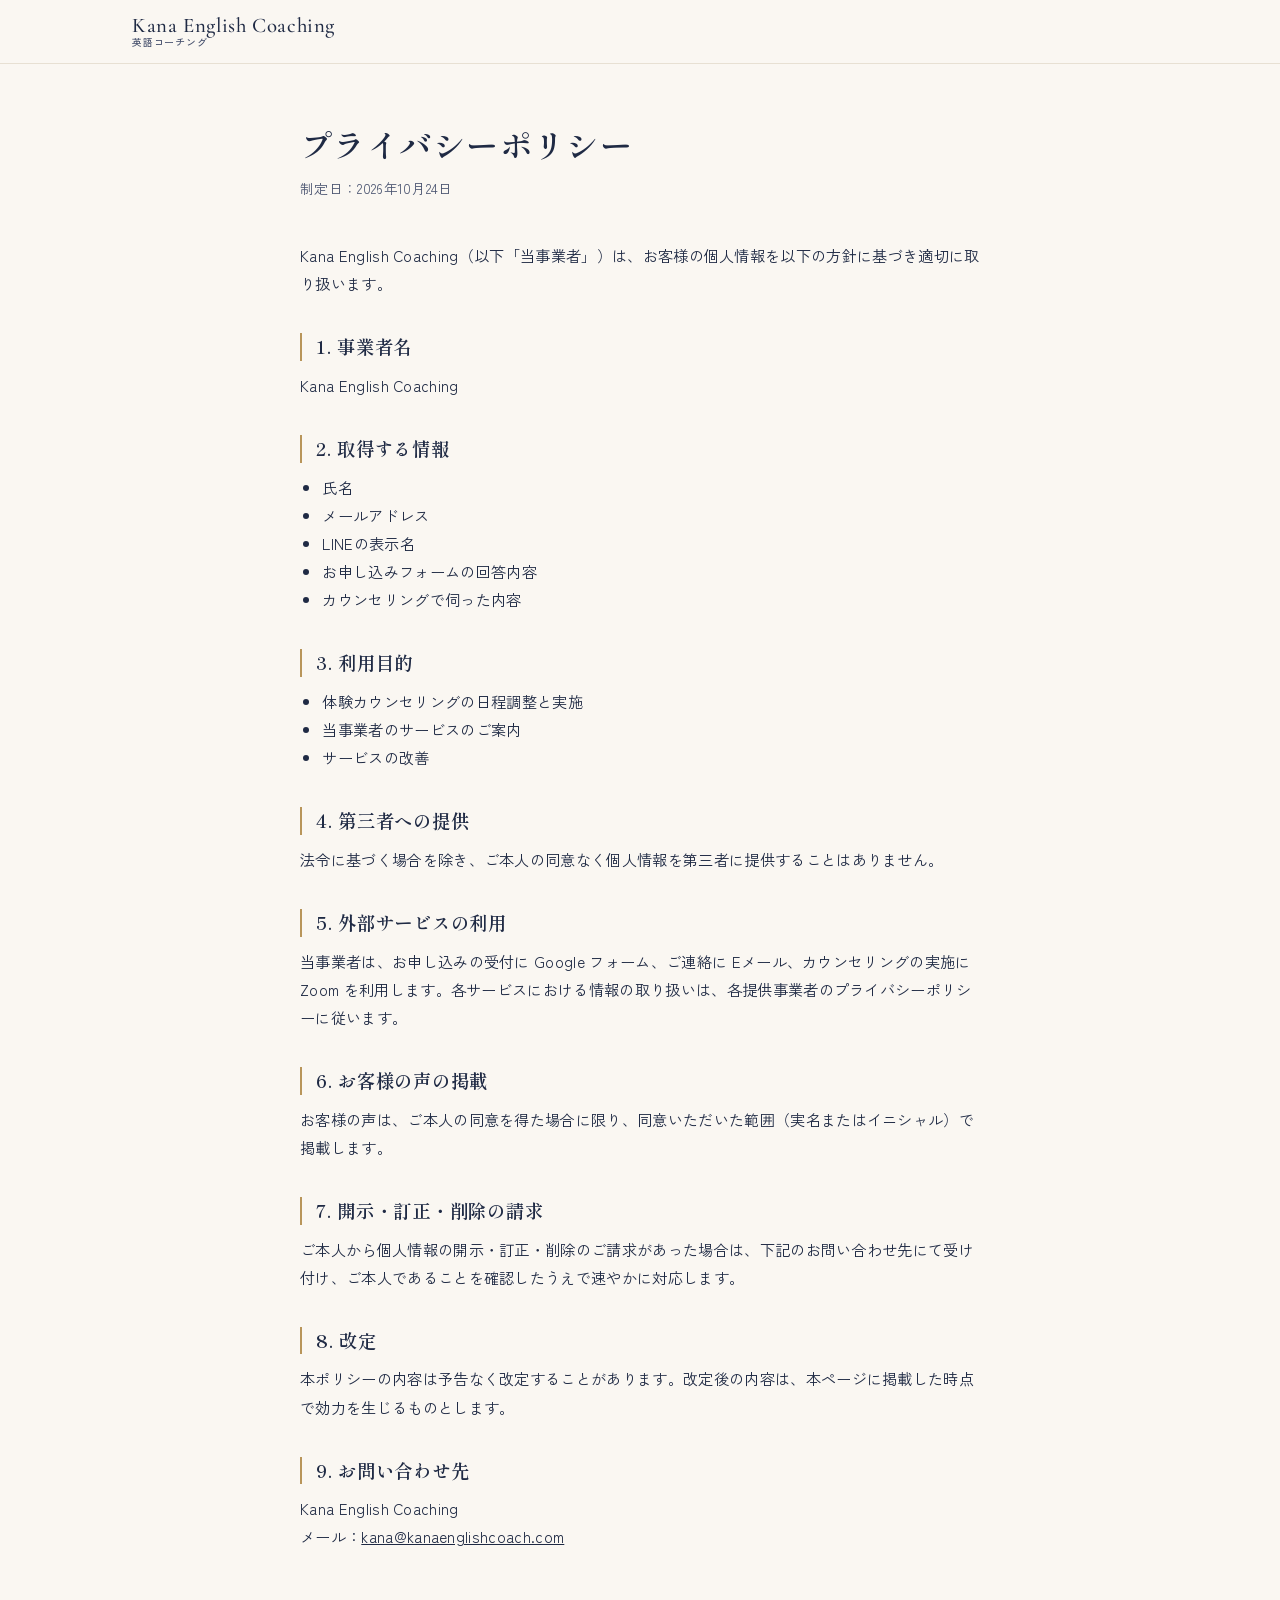
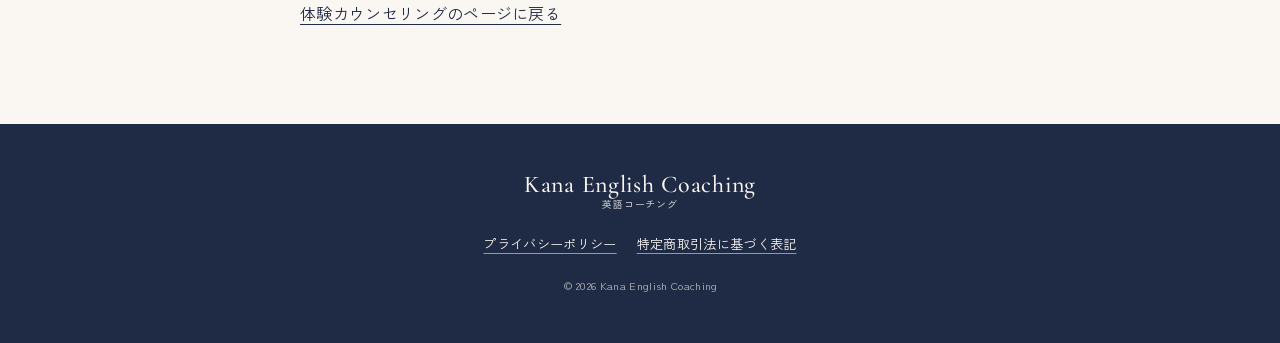
==== privacy.html @ c6cde862 "Add files via upload" ====
<!doctype html>
<html lang="ja">
<head>
  <meta charset="utf-8">
  <meta name="viewport" content="width=device-width, initial-scale=1, viewport-fit=cover">
  <title>プライバシーポリシー｜Kana English Coaching</title>
  <meta name="description" content="Kana English Coachingのプライバシーポリシーです。">
  <meta name="robots" content="noindex">
  <link rel="icon" href="images/favicon.svg" type="image/svg+xml">
  <link rel="preconnect" href="https://fonts.googleapis.com">
  <link rel="preconnect" href="https://fonts.gstatic.com" crossorigin>
  <link href="https://fonts.googleapis.com/css2?family=Cormorant+Garamond:wght@500&family=Shippori+Mincho:wght@600;700&family=Zen+Kaku+Gothic+New:wght@400;700&display=swap" rel="stylesheet">
  <link rel="stylesheet" href="style.css">
</head>
<body class="legal-page">
<header class="site-header">
  <div class="container">
    <a class="logo" href="index.html">Kana English Coaching<small>英語コーチング</small></a>
  </div>
</header>
<main class="legal">
  <div class="container container--narrow">
    <h1>プライバシーポリシー</h1>
    <p class="updated">制定日：2026年10月24日</p>
    <p>Kana English Coaching（以下「当事業者」）は、お客様の個人情報を以下の方針に基づき適切に取り扱います。</p>

    <h2>1. 事業者名</h2>
    <p>Kana English Coaching</p>

    <h2>2. 取得する情報</h2>
    <ul>
      <li>氏名</li>
      <li>メールアドレス</li>
      <li>LINEの表示名</li>
      <li>お申し込みフォームの回答内容</li>
      <li>カウンセリングで伺った内容</li>
    </ul>

    <h2>3. 利用目的</h2>
    <ul>
      <li>体験カウンセリングの日程調整と実施</li>
      <li>当事業者のサービスのご案内</li>
      <li>サービスの改善</li>
    </ul>

    <h2>4. 第三者への提供</h2>
    <p>法令に基づく場合を除き、ご本人の同意なく個人情報を第三者に提供することはありません。</p>

    <h2>5. 外部サービスの利用</h2>
    <p>当事業者は、お申し込みの受付に Google フォーム、ご連絡に Eメール、カウンセリングの実施に Zoom を利用します。各サービスにおける情報の取り扱いは、各提供事業者のプライバシーポリシーに従います。</p>

    <h2>6. お客様の声の掲載</h2>
    <p>お客様の声は、ご本人の同意を得た場合に限り、同意いただいた範囲（実名またはイニシャル）で掲載します。</p>

    <h2>7. 開示・訂正・削除の請求</h2>
    <p>ご本人から個人情報の開示・訂正・削除のご請求があった場合は、下記のお問い合わせ先にて受け付け、ご本人であることを確認したうえで速やかに対応します。</p>

    <h2>8. 改定</h2>
    <p>本ポリシーの内容は予告なく改定することがあります。改定後の内容は、本ページに掲載した時点で効力を生じるものとします。</p>

    <h2>9. お問い合わせ先</h2>
    <p>Kana English Coaching<br>メール：<a href="mailto:kana@kanaenglishcoach.com">kana@kanaenglishcoach.com</a></p>
    <a class="back-link" href="index.html">体験カウンセリングのページに戻る</a>
  </div>
</main>
<footer class="site-footer">
  <div class="container">
    <a class="logo" href="index.html">Kana English Coaching<small>英語コーチング</small></a>
    <nav aria-label="法務情報">
      <a href="privacy.html">プライバシーポリシー</a>
      <a href="tokushoho.html">特定商取引法に基づく表記</a>
    </nav>
    <small class="copy">© 2026 Kana English Coaching</small>
  </div>
</footer>
</body>
</html>
---- style.css ----
/* =========================================================
   Kana English Coaching — 体験カウンセリング LP
   モチーフ：写真の鏡と同じ「アーチ」＋細いゴールドの罫線
   ========================================================= */

:root {
  --ivory: #FAF7F2;
  --white: #FFFFFF;
  --navy: #1F2A44;
  --navy-soft: #4A5470;
  --gold: #B8955A;        /* 罫線・装飾用 */
  --gold-ink: #876631;    /* 文字用（コントラスト確保） */
  --sage: #DCE5DD;
  --sage-deep: #C9D6CB;
  --blue: #E3ECF5;
  --line: #E7E0D3;

  --font-display: "Shippori Mincho", "Hiragino Mincho ProN", "Yu Mincho", serif;
  --font-body: "Zen Kaku Gothic New", "Hiragino Sans", "Hiragino Kaku Gothic ProN", "Yu Gothic", sans-serif;
  --font-latin: "Cormorant Garamond", Georgia, serif;

  --gutter: 20px;
  --max: 1080px;
  --narrow: 680px;
  --header-h: 56px;
}

*, *::before, *::after { box-sizing: border-box; }

html {
  scroll-behavior: smooth;
  scroll-padding-top: var(--header-h);
  -webkit-text-size-adjust: 100%;
}

body {
  margin: 0;
  background: var(--ivory);
  color: var(--navy);
  font-family: var(--font-body);
  font-size: 16px;
  line-height: 1.85;
  letter-spacing: 0.02em;
  font-feature-settings: "palt" 0;
  -webkit-font-smoothing: antialiased;
}

img { max-width: 100%; display: block; }
a { color: inherit; }
p { margin: 0; }
ul, ol { margin: 0; padding: 0; list-style: none; }
h1, h2, h3 { margin: 0; font-family: var(--font-display); font-weight: 600; line-height: 1.5; letter-spacing: 0.04em; }

:focus-visible {
  outline: 2px solid var(--gold);
  outline-offset: 3px;
  border-radius: 4px;
}

.visually-hidden {
  position: absolute !important;
  width: 1px; height: 1px;
  overflow: hidden; clip: rect(0 0 0 0);
  white-space: nowrap;
}

.container {
  width: 100%;
  max-width: var(--max);
  margin-inline: auto;
  padding-inline: var(--gutter);
}
.container--narrow { max-width: calc(var(--narrow) + var(--gutter) * 2); }

/* ---------- Section rhythm ---------- */
.section { padding-block: 72px; }
.section--white { background: var(--white); }
.section--sage { background: var(--sage); }
.section--blue { background: var(--blue); }

.section-head { margin-bottom: 40px; text-align: center; }
.section-head h2 {
  font-size: clamp(1.45rem, 1.1rem + 1.6vw, 2.1rem);
  text-wrap: balance;
}
.section-head .latin {
  display: block;
  margin-bottom: 6px;
  font-family: var(--font-latin);
  font-style: italic;
  font-size: 1.15rem;
  color: var(--gold-ink);
  letter-spacing: 0.02em;
}
.section-head__rule {
  width: 40px; height: 1px;
  margin: 20px auto 0;
  background: var(--gold);
}

.note {
  margin-top: 20px;
  font-size: 0.8rem;
  color: var(--navy-soft);
  line-height: 1.7;
}
.center { text-align: center; }

/* ---------- Header ---------- */
.site-header {
  position: sticky; top: 0; z-index: 40;
  height: var(--header-h);
  background: rgba(250, 247, 242, 0.94);
  backdrop-filter: blur(8px);
  -webkit-backdrop-filter: blur(8px);
  border-bottom: 1px solid var(--line);
}
.site-header .container {
  height: 100%;
  display: flex; align-items: center; justify-content: space-between;
}
.logo {
  font-family: var(--font-latin);
  font-size: 1.3rem;
  font-weight: 500;
  letter-spacing: 0.03em;
  text-decoration: none;
  line-height: 1.1;
}
.logo small {
  display: block;
  font-family: var(--font-body);
  font-size: 0.62rem;
  letter-spacing: 0.08em;
  color: var(--navy-soft);
}
.header-cta {
  font-size: 0.85rem;
  font-weight: 700;
  padding: 8px 18px;
  border: 1px solid var(--navy);
  border-radius: 999px;
  text-decoration: none;
  transition: background-color .2s, color .2s;
}
.header-cta:hover { background: var(--navy); color: var(--white); }

/* ---------- CTA (1種類に統一) ---------- */
.cta {
  margin-top: 36px;
  text-align: center;
}
.cta__lead {
  margin-bottom: 14px;
  font-family: var(--font-display);
  font-size: 1.05rem;
}
.btn {
  display: inline-flex; align-items: center; justify-content: center; gap: 10px;
  width: 100%; max-width: 400px;
  min-height: 60px;
  padding: 16px 28px;
  background: var(--navy);
  color: var(--white);
  font-family: var(--font-body);
  font-size: 1.05rem;
  font-weight: 700;
  letter-spacing: 0.06em;
  text-decoration: none;
  border-radius: 999px;
  box-shadow: 0 10px 24px -14px rgba(31, 42, 68, 0.7);
  transition: transform .2s ease, box-shadow .2s ease, background-color .2s;
}
.btn::after {
  content: "";
  width: 7px; height: 7px;
  border-top: 1.5px solid var(--gold);
  border-right: 1.5px solid var(--gold);
  transform: rotate(45deg);
}
.btn:hover { background: #283657; transform: translateY(-1px); box-shadow: 0 14px 28px -14px rgba(31, 42, 68, 0.8); }
.cta__sub {
  margin-top: 10px;
  font-size: 0.82rem;
  color: var(--navy-soft);
}
.btn-line {
  display: inline-block;
  margin-top: 14px;
  font-size: 0.9rem;
  text-underline-offset: 4px;
  text-decoration-color: var(--gold);
}

/* ---------- Hero ---------- */
.hero {
  padding-block: 28px 64px;
  overflow: hidden;
}
.hero__grid { display: grid; gap: 28px; }
.hero__lead {
  font-family: var(--font-display);
  font-size: 0.98rem;
  line-height: 1.7;
  color: var(--navy-soft);
}
.hero__title {
  margin-top: 14px;
  font-size: clamp(1.9rem, 1.3rem + 3vw, 3.2rem);
  line-height: 1.42;
  letter-spacing: 0.05em;
  font-weight: 700;
}
.hero__title span, .final h2 span { display: inline-block; }
.hero__sub {
  margin-top: 18px;
  font-size: 0.98rem;
  max-width: 34em;
}
.hero__creds {
  display: flex; flex-wrap: wrap; gap: 4px 18px;
  margin-top: 20px;
  font-size: 0.85rem;
  font-weight: 500;
}
.hero__creds li { position: relative; padding-left: 14px; }
.hero__creds li::before {
  content: "";
  position: absolute; left: 0; top: 0.72em;
  width: 6px; height: 6px;
  border: 1px solid var(--gold);
  transform: rotate(45deg);
}

/* アーチの写真フレーム（写真の鏡と呼応させる） */
.arch {
  position: relative;
  isolation: isolate;
  margin-inline: auto;
  width: min(100%, 420px);
}
.arch__img {
  width: 100%;
  height: auto;
  aspect-ratio: 4 / 5;
  object-fit: cover;
  object-position: 50% 30%;
  border-radius: 999px 999px 18px 18px;
  background: var(--sage);
}
.arch::before {
  content: "";
  position: absolute;
  inset: -10px -10px 22px 22px;
  z-index: -1;
  border: 1px solid var(--gold);
  border-radius: 999px 999px 18px 18px;
}
.arch__caption {
  position: absolute;
  left: -6px; bottom: 26px;
  padding: 10px 16px;
  background: var(--white);
  border-radius: 10px;
  font-size: 0.78rem;
  line-height: 1.5;
  box-shadow: 0 12px 30px -18px rgba(31, 42, 68, 0.55);
}
.arch__caption em {
  display: block;
  font-family: var(--font-latin);
  font-size: 1rem;
  color: var(--gold-ink);
}

.offer {
  display: grid; grid-template-columns: 1fr 1fr;
  margin-top: 28px;
  border-top: 1px solid var(--gold);
  border-bottom: 1px solid var(--gold);
}
.offer > div {
  padding: 14px 10px;
  text-align: center;
  font-size: 0.8rem;
  line-height: 1.6;
}
.offer > div + div { border-left: 1px solid var(--line); }
.offer strong {
  display: block;
  font-family: var(--font-display);
  font-size: 1.55rem;
  line-height: 1.35;
}
.offer s { color: var(--navy-soft); }
.hero .cta { margin-top: 26px; }

/* ---------- §02 お悩み ---------- */
.checklist {
  background: var(--ivory);
  border-radius: 14px;
  padding: 10px 22px;
}
.checklist li {
  display: grid; grid-template-columns: 24px 1fr; gap: 12px;
  padding-block: 14px;
  border-bottom: 1px dashed var(--line);
}
.checklist li:last-child { border-bottom: 0; }
.check {
  width: 22px; height: 22px; margin-top: 4px;
  color: var(--gold);
}
.turn {
  margin-top: 44px;
  text-align: center;
}
.turn__arrow {
  width: 1px; height: 40px;
  margin: 0 auto 28px;
  background: linear-gradient(var(--gold), transparent);
}
.turn__strong {
  margin-top: 10px;
  font-family: var(--font-display);
  font-size: clamp(1.3rem, 1.05rem + 1.2vw, 1.7rem);
  font-weight: 700;
  line-height: 1.6;
}
.cause-text { margin-top: 28px; }
.tags {
  display: flex; flex-wrap: wrap; justify-content: center; gap: 10px;
  margin-block: 22px;
}
.tag {
  display: inline-flex; align-items: center; gap: 6px;
  padding: 6px 14px 6px 10px;
  background: var(--sage);
  border-radius: 999px;
  font-size: 0.9rem;
  font-weight: 500;
}
.tag svg { width: 18px; height: 18px; color: var(--navy); }

/* ---------- §03 得られること ---------- */
.gains { display: grid; gap: 16px; }
.gain {
  background: var(--white);
  border-radius: 16px;
  padding: 28px 24px;
  border: 1px solid var(--line);
}
.gain__icon {
  width: 48px; height: 48px;
  display: grid; place-items: center;
  border-radius: 999px 999px 6px 6px;
  background: var(--sage);
  margin-bottom: 16px;
}
.gain__icon svg { width: 24px; height: 24px; }
.gain h3 { font-size: 1.2rem; margin-bottom: 8px; }
.gain p { font-size: 0.95rem; }

/* ---------- §04 受講生の声 ---------- */
.stats {
  display: grid; grid-template-columns: repeat(2, 1fr);
  border-block: 1px solid var(--gold);
  margin-bottom: 36px;
}
.stats > div { padding: 16px 6px; text-align: center; font-size: 0.72rem; line-height: 1.55; }
.stats > div + div { border-left: 1px solid var(--line); }
.stats b {
  display: block;
  font-family: var(--font-latin);
  font-size: 2rem;
  font-weight: 500;
  line-height: 1.2;
}
.stats b small { font-size: 0.55em; }

.swipe-hint {
  text-align: center;
  font-size: 0.8rem;
  color: var(--navy-soft);
  margin-bottom: 12px;
}

.carousel { position: relative; }
.carousel__track {
  display: flex; gap: 14px;
  overflow-x: auto;
  scroll-snap-type: x mandatory;
  scroll-padding-inline: var(--gutter);
  padding: 4px var(--gutter) 12px;
  margin-inline: calc(var(--gutter) * -1);
  scrollbar-width: none;
  overscroll-behavior-x: contain;
}
.carousel__track::-webkit-scrollbar { display: none; }
.voice {
  flex: 0 0 85%;
  scroll-snap-align: start;
  display: flex; flex-direction: column;
  background: var(--ivory);
  border-radius: 16px;
  padding: 24px 22px;
}
.voice__who { display: flex; align-items: center; gap: 12px; }
.monogram {
  flex: none;
  width: 48px; height: 48px;
  display: grid; place-items: center;
  border-radius: 999px 999px 8px 8px;
  background: var(--navy);
  color: var(--ivory);
  font-family: var(--font-latin);
  font-size: 1.15rem;
  letter-spacing: 0.02em;
}
.voice__name { font-weight: 700; line-height: 1.5; }
.voice__meta { font-size: 0.8rem; color: var(--navy-soft); line-height: 1.5; }
.voice h3 {
  margin-block: 18px 14px;
  font-size: 1.12rem;
  line-height: 1.6;
}
.voice dl { margin: 0; font-size: 0.88rem; line-height: 1.75; }
.voice dt {
  display: inline-block;
  margin-top: 10px;
  padding: 0 10px;
  font-size: 0.75rem;
  font-weight: 700;
  border-radius: 4px;
  background: var(--line);
}
.voice dt.after { background: var(--sage); }
.voice dd { margin: 4px 0 0; }
.voice blockquote {
  margin: auto 0 0;
  padding: 16px 18px 16px 20px;
  border-left: 2px solid var(--gold);
  background: var(--white);
  border-radius: 0 10px 10px 0;
  font-family: var(--font-display);
  font-size: 0.95rem;
  line-height: 1.8;
}
.voice dl + blockquote { margin-top: 18px; }

.carousel__nav {
  display: flex; align-items: center; justify-content: center; gap: 18px;
  margin-top: 14px;
}
.carousel__arrow {
  width: 44px; height: 44px;
  display: grid; place-items: center;
  border: 1px solid var(--navy);
  border-radius: 999px;
  background: transparent;
  color: var(--navy);
  cursor: pointer;
  transition: background-color .2s, color .2s, opacity .2s;
}
.carousel__arrow:hover:not(:disabled) { background: var(--navy); color: var(--white); }
.carousel__arrow:disabled { opacity: 0.3; cursor: default; }
.carousel__arrow svg { width: 18px; height: 18px; }
.carousel__dots { display: flex; gap: 4px; }
.carousel__dots button {
  width: 24px; height: 24px;
  padding: 0; border: 0; background: none; cursor: pointer;
  display: grid; place-items: center;
}
.carousel__dots button::before {
  content: "";
  width: 8px; height: 8px;
  border-radius: 999px;
  background: var(--line);
  transition: background-color .2s, width .2s;
}
.carousel__dots button[aria-current="true"]::before { background: var(--gold); width: 18px; }

/* ---------- §05 特徴 ---------- */
.pillars { display: grid; gap: 14px; }
.pillar {
  display: grid; grid-template-columns: 52px 1fr; gap: 16px;
  padding: 22px 20px;
  background: var(--white);
  border-radius: 16px;
}
.pillar__icon {
  width: 52px; height: 52px;
  display: grid; place-items: center;
  border-radius: 999px 999px 8px 8px;
  border: 1px solid var(--gold);
}
.pillar__icon svg { width: 24px; height: 24px; }
.pillar h3 { font-size: 1.12rem; margin-bottom: 4px; }
.pillar p { font-size: 0.92rem; }


.pull-quote {
  margin: 44px auto 0;
  max-width: 34em;
  text-align: center;
  font-family: var(--font-display);
  font-size: clamp(1.1rem, 0.95rem + 0.8vw, 1.35rem);
  line-height: 1.9;
}
.pull-quote cite {
  display: block;
  margin-top: 10px;
  font-family: var(--font-body);
  font-style: normal;
  font-size: 0.85rem;
  color: var(--navy-soft);
}

/* ---------- §06 コーチ紹介 ---------- */
.coach { display: grid; gap: 36px; }
.coach .arch { width: min(78%, 340px); }
.coach .arch__img { object-position: 50% 25%; }
.coach__name { text-align: center; }
.coach__name h3 { font-size: 1.6rem; }
.coach__name .latin { display: block; font-family: var(--font-latin); font-style: italic; font-size: 1.1rem; color: var(--gold-ink); }
.coach__name p { font-size: 0.9rem; color: var(--navy-soft); }
.career {
  margin-top: 22px;
  padding: 18px 22px;
  background: var(--ivory);
  border-radius: 14px;
  font-size: 0.92rem;
}
.career li { position: relative; padding-left: 18px; }
.career li + li { margin-top: 4px; }
.career li::before {
  content: "";
  position: absolute; left: 0; top: 0.8em;
  width: 7px; height: 1px;
  background: var(--gold);
}
.story { margin-top: 26px; display: grid; gap: 14px; }
.story p { font-size: 0.98rem; }
.seen-as { margin-top: 30px; }
.seen-as p { font-family: var(--font-display); font-weight: 600; margin-bottom: 10px; }
.seen-as ul { display: flex; flex-wrap: wrap; gap: 8px; }
.seen-as li {
  padding: 4px 14px;
  border: 1px solid var(--gold);
  border-radius: 999px;
  font-size: 0.88rem;
}

/* ---------- §07 流れ ---------- */
.steps { position: relative; max-width: 560px; margin-inline: auto; }
.step {
  position: relative;
  display: grid; grid-template-columns: 44px 1fr; gap: 16px;
  padding-bottom: 30px;
}
.step:not(:last-child)::before {
  content: "";
  position: absolute; left: 21.5px; top: 48px; bottom: 6px;
  width: 1px;
  background: var(--gold);
}
.step__num {
  width: 44px; height: 44px;
  display: grid; place-items: center;
  border-radius: 999px;
  background: var(--navy);
  color: var(--ivory);
  font-family: var(--font-latin);
  font-size: 1.3rem;
}
.step h3 { font-size: 1.1rem; margin-top: 6px; }
.step p { font-size: 0.92rem; margin-top: 4px; }
.step__agenda {
  margin-top: 10px;
  padding: 14px 18px;
  background: var(--white);
  border-radius: 12px;
  font-size: 0.9rem;
  counter-reset: agenda;
}
.step__agenda li { counter-increment: agenda; display: grid; grid-template-columns: 1.6em 1fr; }
.step__agenda li::before { content: counter(agenda) "."; font-family: var(--font-latin); font-size: 1.05rem; color: var(--gold-ink); }
.step__agenda li + li { margin-top: 4px; }
.steps-note {
  margin-top: 4px;
  text-align: center;
  font-size: 0.9rem;
}

/* ---------- §08 体験の感想 ---------- */
.trial-voices { display: grid; gap: 14px; }
.trial-voice {
  padding: 22px 22px 18px;
  background: var(--blue);
  border-radius: 16px;
}
.trial-voice h3 { font-size: 1.05rem; line-height: 1.6; }
.trial-voice p { margin-top: 8px; font-size: 0.92rem; }
.trial-voice footer { margin-top: 10px; text-align: right; font-size: 0.85rem; font-weight: 700; }

/* ---------- §09 料金 ---------- */
.price-card {
  max-width: 520px;
  margin-inline: auto;
  background: var(--white);
  border: 1.5px solid var(--navy);
  border-radius: 20px;
  padding: 32px 24px 24px;
  position: relative;
}
.price-card::before {
  content: "";
  position: absolute; inset: 6px;
  border: 1px solid var(--gold);
  border-radius: 15px;
  pointer-events: none;
}
.price-card__top { text-align: center; }
.price-card__regular { font-size: 0.9rem; color: var(--navy-soft); }
.price-card__regular s { font-size: 1.05rem; }
.price-card__cond { margin-top: 8px; font-size: 0.95rem; }
.price-card__free {
  font-family: var(--font-display);
  font-size: 3rem;
  font-weight: 700;
  line-height: 1.3;
  letter-spacing: 0.12em;
}
.price-table { margin: 22px 0 0; border-top: 1px solid var(--line); }
.price-table > div {
  display: grid; grid-template-columns: 4.6em 1fr; gap: 10px;
  padding-block: 12px;
  border-bottom: 1px solid var(--line);
  font-size: 0.92rem;
  line-height: 1.7;
}
.price-table > div:last-child { border-bottom: 0; }
.price-table dt { font-weight: 700; color: var(--gold-ink); }
.price-table dd { margin: 0; }

/* ---------- §10 FAQ ---------- */
.faq { border-top: 1px solid var(--line); }
.faq details { border-bottom: 1px solid var(--line); }
.faq summary {
  list-style: none;
  display: grid; grid-template-columns: 1.6em 1fr 22px; gap: 8px;
  align-items: start;
  padding: 18px 2px;
  cursor: pointer;
  font-weight: 700;
  line-height: 1.6;
}
.faq summary::-webkit-details-marker { display: none; }
.faq .q, .faq .a { font-family: var(--font-latin); font-size: 1.3rem; line-height: 1.2; color: var(--gold-ink); }
.faq .pm { position: relative; width: 22px; height: 22px; margin-top: 2px; }
.faq .pm::before, .faq .pm::after {
  content: "";
  position: absolute; left: 4px; right: 4px; top: 50%;
  height: 1.5px; background: var(--navy);
  transition: transform .25s ease;
}
.faq .pm::after { transform: rotate(90deg); }
.faq details[open] .pm::after { transform: rotate(0deg); }
.faq__answer {
  display: grid; grid-template-columns: 1.6em 1fr; gap: 8px;
  padding: 0 30px 20px 2px;
  font-size: 0.95rem;
}

/* ---------- §11 最終CTA ---------- */
.final {
  background: var(--sage-deep);
  text-align: center;
  position: relative;
  overflow: hidden;
}
.final::before {
  content: "";
  position: absolute;
  left: 50%; top: 40px;
  width: min(560px, 120%);
  aspect-ratio: 1 / 1.1;
  transform: translateX(-50%);
  border: 1px solid rgba(184, 149, 90, 0.55);
  border-radius: 999px 999px 0 0;
  border-bottom: 0;
  pointer-events: none;
}
.final .container { position: relative; }
.final h2 {
  font-size: clamp(1.5rem, 1.2rem + 2vw, 2.4rem);
  line-height: 1.55;
}
.final__body { margin-top: 22px; display: grid; gap: 4px; }
.slots {
  display: inline-block;
  margin-top: 28px;
  padding: 8px 22px;
  background: var(--white);
  border-radius: 999px;
  font-weight: 700;
}
.slots b { font-family: var(--font-display); font-size: 1.25rem; margin-inline: 2px; }

/* ---------- Footer ---------- */
.site-footer {
  background: var(--navy);
  color: var(--ivory);
  padding: 48px 0 calc(48px + 84px);
  text-align: center;
  font-size: 0.82rem;
}
.site-footer .logo { font-size: 1.5rem; color: var(--ivory); }
.site-footer .logo small { color: rgba(250, 247, 242, 0.7); }
.site-footer nav { margin-top: 22px; display: flex; flex-wrap: wrap; justify-content: center; gap: 6px 20px; }
.site-footer nav a { text-underline-offset: 4px; text-decoration-color: var(--gold); }
.site-footer small.copy { display: block; margin-top: 18px; color: rgba(250, 247, 242, 0.7); }

/* ---------- 固定申込バー（スマホ） ---------- */
.sticky-cta {
  position: fixed; left: 0; right: 0; bottom: 0; z-index: 50;
  display: flex; align-items: center; justify-content: space-between; gap: 12px;
  padding: 10px var(--gutter) calc(10px + env(safe-area-inset-bottom));
  background: rgba(255, 255, 255, 0.97);
  border-top: 1px solid var(--line);
  box-shadow: 0 -10px 30px -20px rgba(31, 42, 68, 0.5);
  transform: translateY(110%);
  transition: transform .3s ease;
}
.sticky-cta.is-visible { transform: translateY(0); }
.sticky-cta__text { font-size: 0.78rem; line-height: 1.5; }
.sticky-cta__text b { display: block; font-family: var(--font-display); font-size: 0.95rem; }
.sticky-cta .btn {
  width: auto; min-height: 48px;
  padding: 10px 22px;
  font-size: 0.95rem;
  flex: none;
}

/* ---------- Load sequence（ヒーローのみ） ---------- */
@media (prefers-reduced-motion: no-preference) {
  .hero .arch__img { animation: arch-rise 1.1s cubic-bezier(.2, .7, .2, 1) both; }
  .hero .arch::before { animation: frame-in 1.2s .35s ease both; }
  .hero .arch__caption { animation: fade 0.7s 1s ease both; }
  @keyframes arch-rise {
    from { clip-path: inset(100% 0 0 0 round 999px 999px 18px 18px); }
    to   { clip-path: inset(0 0 0 0 round 999px 999px 18px 18px); }
  }
  @keyframes frame-in {
    from { opacity: 0; transform: translate(-10px, 10px); }
    to   { opacity: 1; transform: none; }
  }
  @keyframes fade { from { opacity: 0; } to { opacity: 1; } }
}
@media (prefers-reduced-motion: reduce) {
  html { scroll-behavior: auto; }
  *, *::before, *::after { transition: none !important; animation: none !important; }
}

/* ---------- Tablet / PC ---------- */
@media (min-width: 768px) {
  :root { --gutter: 32px; --header-h: 64px; }
  .section { padding-block: 104px; }
  .section-head { margin-bottom: 56px; }

  .hero { padding-block: 56px 96px; }
  .hero__grid {
    grid-template-columns: 1.1fr 0.9fr;
    grid-template-areas: "copy photo" "offer photo";
    column-gap: 64px;
    row-gap: 0;
    align-items: center;
  }
  .hero__copy { grid-area: copy; align-self: end; }
  .hero__photo { grid-area: photo; }
  .hero__offer { grid-area: offer; align-self: start; }
  .hero .cta { text-align: left; }
  .hero .cta__sub { padding-left: 28px; }
  .hero .arch { width: min(100%, 420px, (100svh - 180px) * 0.8); }

  .gains { grid-template-columns: repeat(3, 1fr); }
  .voice { flex-basis: calc((100% - 28px) / 2); }
  .swipe-hint { display: none; }

  .pillars { grid-template-columns: repeat(3, 1fr); }
  .pillar { grid-template-columns: 1fr; padding: 28px 24px; }


  .coach { grid-template-columns: 0.8fr 1.2fr; gap: 64px; align-items: start; }
  .coach .arch { width: 100%; position: sticky; top: 100px; }
  .coach__name { text-align: left; }

  .trial-voices { grid-template-columns: repeat(2, 1fr); }
  .trial-voice:last-child { grid-column: 1 / -1; }

  .sticky-cta { display: none; }
  .site-footer { padding-bottom: 48px; }
}

@media (min-width: 1024px) {
  .voice { flex-basis: calc((100% - 28px) / 3); }
  .carousel__track { margin-inline: 0; padding-inline: 0; scroll-padding-inline: 0; }
  .trial-voices { grid-template-columns: repeat(3, 1fr); }
  .trial-voice:nth-child(4) { grid-column: auto; }
  .trial-voice:last-child { grid-column: span 2; }
}

/* ---------- 法務ページ ---------- */
.legal { padding-block: 56px 96px; }
.legal h1 { font-size: clamp(1.5rem, 1.2rem + 1.4vw, 2rem); margin-bottom: 8px; }
.legal .updated { font-size: 0.85rem; color: var(--navy-soft); margin-bottom: 40px; }
.legal h2 { font-size: 1.15rem; margin: 36px 0 10px; padding-left: 14px; border-left: 2px solid var(--gold); }
.legal p, .legal li { font-size: 0.95rem; }
.legal ul { list-style: disc; padding-left: 1.4em; }
.legal-table { width: 100%; border-collapse: collapse; font-size: 0.92rem; background: var(--white); }
.legal-table th, .legal-table td { padding: 14px 16px; border-bottom: 1px solid var(--line); text-align: left; vertical-align: top; line-height: 1.75; }
.legal-table th { width: 32%; background: var(--ivory); font-weight: 700; }
@media (max-width: 600px) {
  .legal-table th, .legal-table td { display: block; width: 100%; }
  .legal-table th { border-bottom: 0; padding-bottom: 4px; }
}
.back-link { display: inline-block; margin-top: 48px; text-underline-offset: 4px; }
.legal .site-footer, body.legal-page .site-footer { padding-bottom: 48px; }
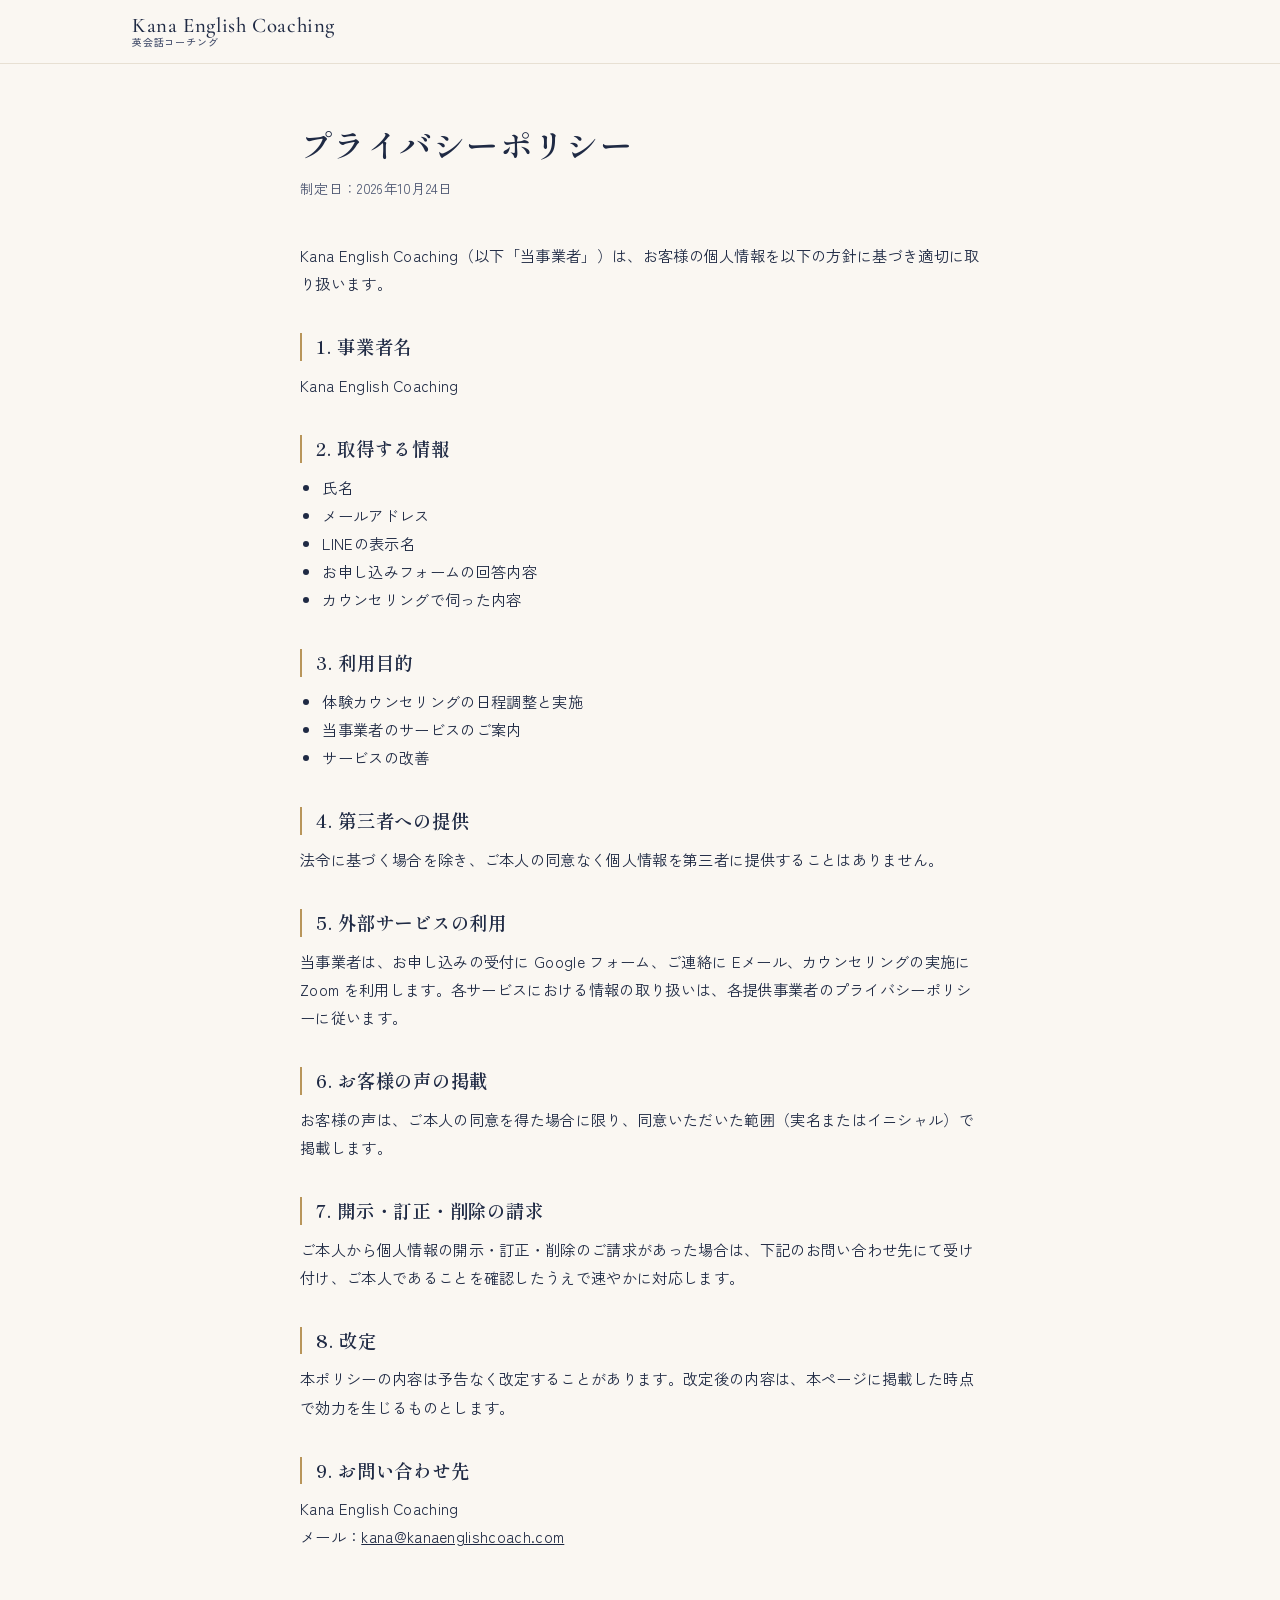
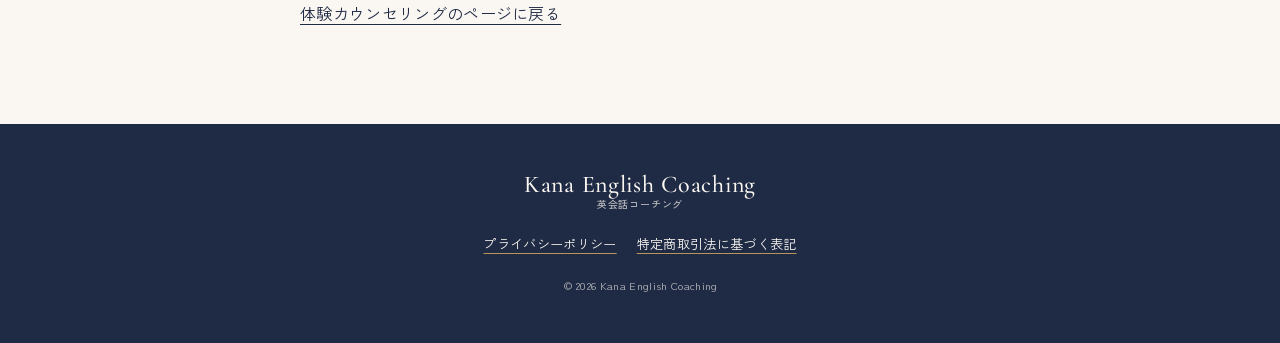
==== commit 1d28cb8b: "Add files via upload 英語コーチ→英会話コーチ" ====
--- a/privacy.html
+++ b/privacy.html
@@ -15,7 +15,7 @@
 <body class="legal-page">
 <header class="site-header">
   <div class="container">
-    <a class="logo" href="index.html">Kana English Coaching<small>英語コーチング</small></a>
+    <a class="logo" href="index.html">Kana English Coaching<small>英会話コーチング</small></a>
   </div>
 </header>
 <main class="legal">
@@ -65,7 +65,7 @@
 </main>
 <footer class="site-footer">
   <div class="container">
-    <a class="logo" href="index.html">Kana English Coaching<small>英語コーチング</small></a>
+    <a class="logo" href="index.html">Kana English Coaching<small>英会話コーチング</small></a>
     <nav aria-label="法務情報">
       <a href="privacy.html">プライバシーポリシー</a>
       <a href="tokushoho.html">特定商取引法に基づく表記</a>
